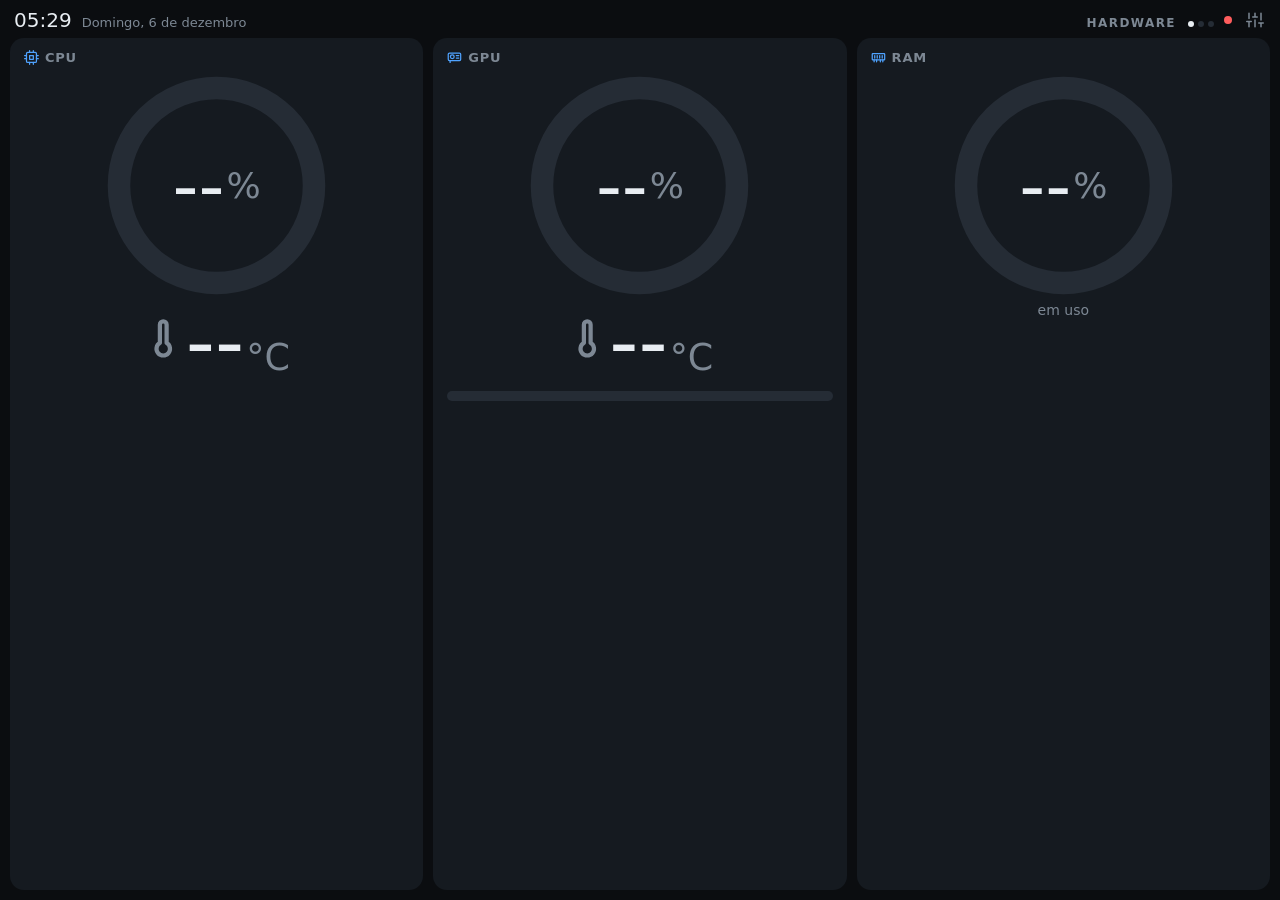
==== sparescreen/web/index.html @ 69566a18 "SpareScreen: celular antigo como painel do PC Agente em Python (Windows, Linux e macOS) que coleta d" ====
<!doctype html>
<!-- Moldura: fica em tela cheia e carrega o painel (app.html) por dentro.
     Assim o painel pode recarregar (modo dev) sem o navegador sair da tela cheia. -->
<html lang="pt-BR">
<head>
  <meta charset="utf-8">
  <meta name="viewport" content="width=device-width, initial-scale=1, viewport-fit=cover">
  <meta name="theme-color" content="#000000">
  <meta name="mobile-web-app-capable" content="yes">
  <title>SpareScreen</title>
  <link rel="icon" href="data:,">
  <style>
    html, body { margin: 0; height: 100%; overflow: hidden; background: #000; }
    iframe { display: block; width: 100%; height: 100%; border: 0; }
  </style>
</head>
<body>
  <iframe id="app" allowfullscreen></iframe>
  <script>
    // Repassa os parâmetros (?tela=, ?tema=...) para o painel.
    document.getElementById("app").src = "app.html" + location.search;
  </script>
</body>
</html>
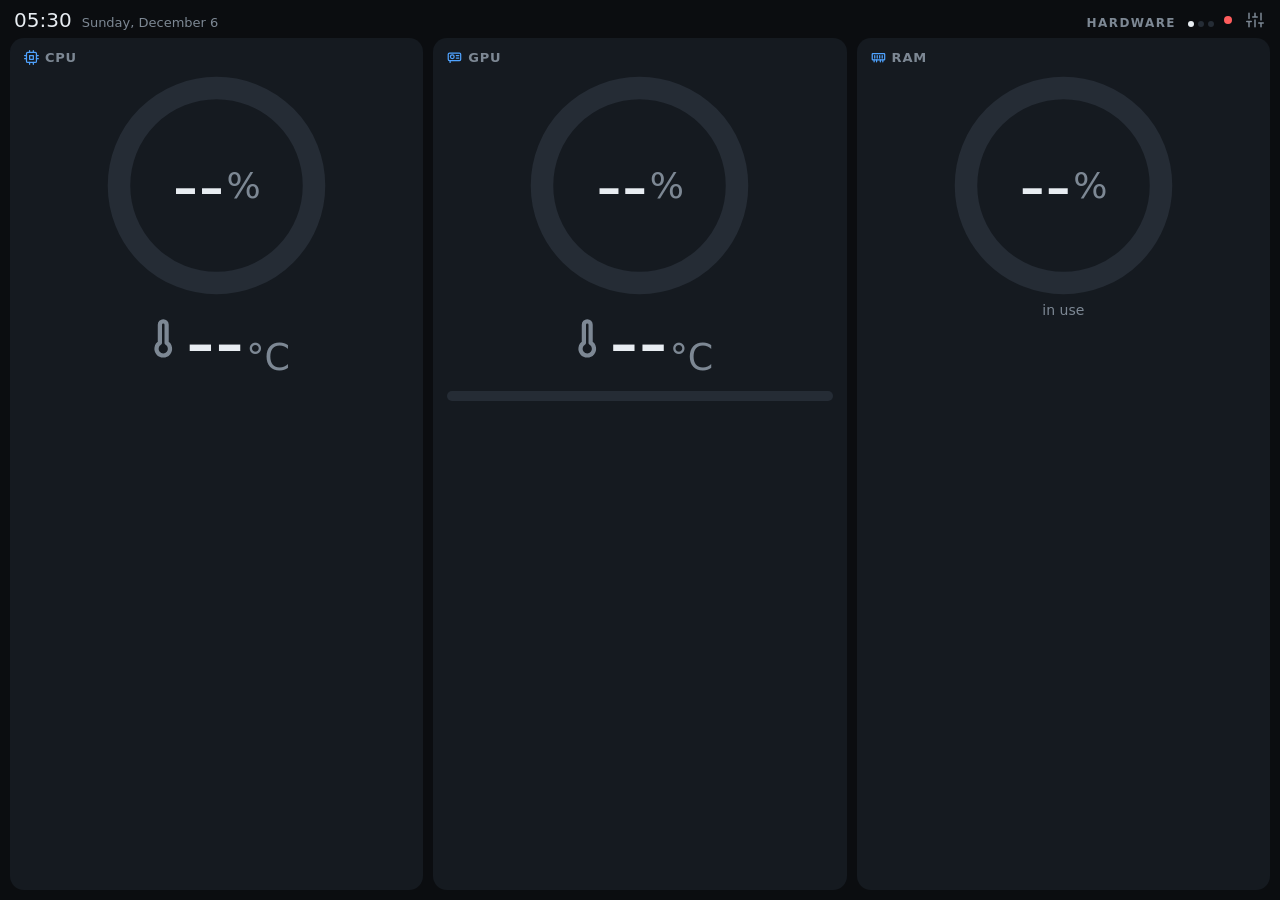
==== commit 362f7387: "Translate everything to English and support AMD/Intel GPUs - Code comments, messages, CLI help, the " ====
--- a/sparescreen/web/index.html
+++ b/sparescreen/web/index.html
@@ -1,7 +1,7 @@
 <!doctype html>
-<!-- Moldura: fica em tela cheia e carrega o painel (app.html) por dentro.
-     Assim o painel pode recarregar (modo dev) sem o navegador sair da tela cheia. -->
-<html lang="pt-BR">
+<!-- Frame: stays fullscreen and loads the dashboard (app.html) inside it.
+     This way the dashboard can reload (dev mode) without the browser leaving fullscreen. -->
+<html lang="en">
 <head>
   <meta charset="utf-8">
   <meta name="viewport" content="width=device-width, initial-scale=1, viewport-fit=cover">
@@ -17,7 +17,7 @@
 <body>
   <iframe id="app" allowfullscreen></iframe>
   <script>
-    // Repassa os parâmetros (?tela=, ?tema=...) para o painel.
+    // Pass the parameters (?screen=, ?theme=...) on to the dashboard.
     document.getElementById("app").src = "app.html" + location.search;
   </script>
 </body>
